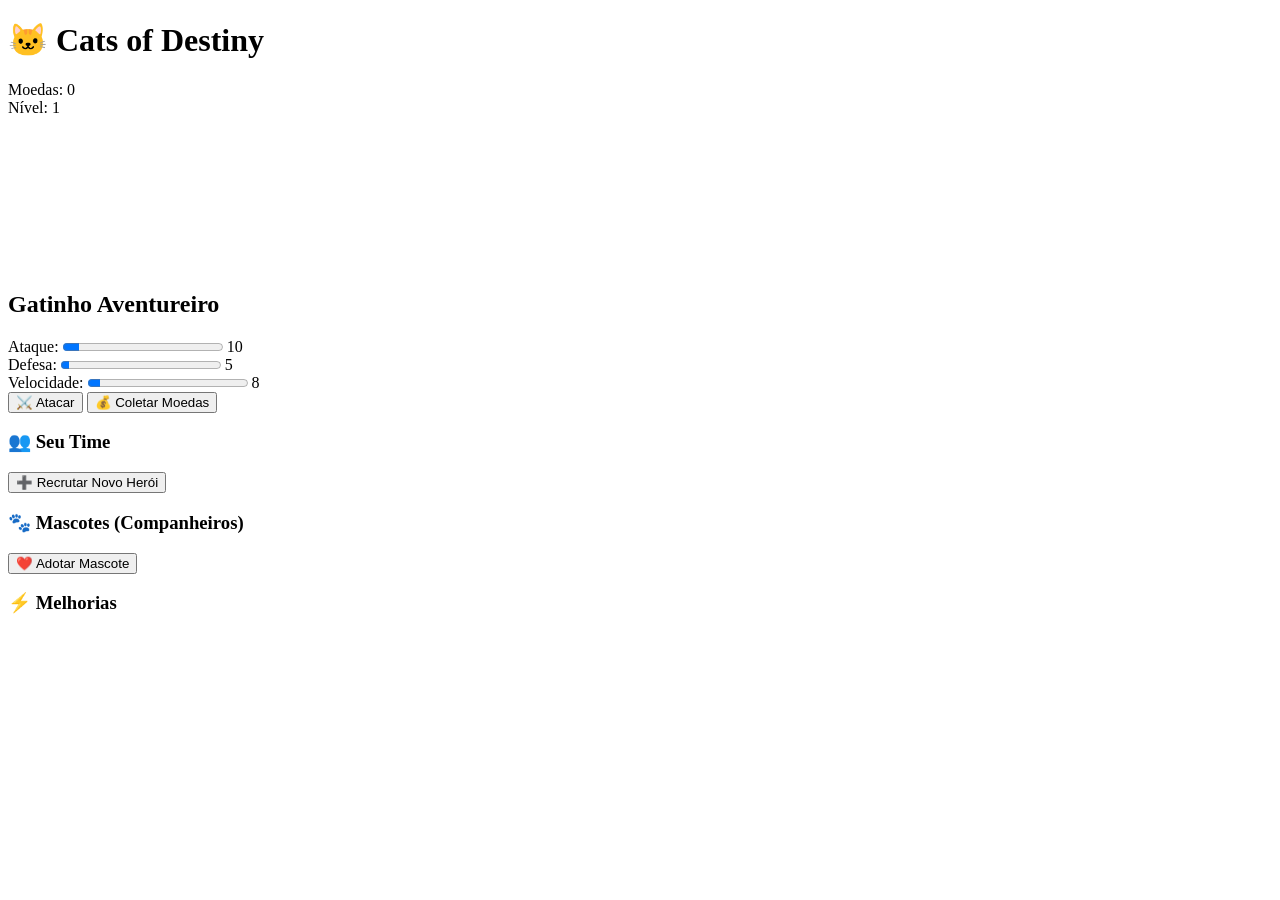
==== index.html @ 148acc62 "🐱 Cats of Destiny - Idle RPG Game" ====
<!DOCTYPE html>
<html lang="pt-BR">
<head>
    <meta charset="UTF-8">
    <meta name="viewport" content="width=device-width, initial-scale=1.0">
    <title>🐱 Cats of Destiny - Idle RPG</title>
    <link rel="stylesheet" href="style.css">
</head>
<body>
    <div class="game-container">
        <!-- Header -->
        <header class="header">
            <h1>🐱 Cats of Destiny</h1>
            <div class="header-stats">
                <div class="stat">
                    <span class="label">Moedas:</span>
                    <span class="value" id="coins">0</span>
                </div>
                <div class="stat">
                    <span class="label">Nível:</span>
                    <span class="value" id="level">1</span>
                </div>
            </div>
        </header>

        <!-- Main Game Area -->
        <main class="main-game">
            <!-- Hero Section -->
            <section class="hero-section">
                <div class="hero-card">
                    <div class="hero-visual">
                        <svg id="heroSvg" width="150" height="150" viewBox="0 0 150 150">
                            <!-- Hero SVG renderizado dinamicamente -->
                        </svg>
                    </div>
                    <div class="hero-info">
                        <h2 id="heroName">Gatinho Aventureiro</h2>
                        <div class="stat-bar">
                            <label>Ataque:</label>
                            <progress id="attackBar" value="10" max="100"></progress>
                            <span id="attackValue">10</span>
                        </div>
                        <div class="stat-bar">
                            <label>Defesa:</label>
                            <progress id="defenseBar" value="5" max="100"></progress>
                            <span id="defenseValue">5</span>
                        </div>
                        <div class="stat-bar">
                            <label>Velocidade:</label>
                            <progress id="speedBar" value="8" max="100"></progress>
                            <span id="speedValue">8</span>
                        </div>
                    </div>
                </div>

                <!-- Action Buttons -->
                <div class="action-buttons">
                    <button class="btn btn-primary" id="attackBtn">
                        ⚔️ Atacar
                    </button>
                    <button class="btn btn-secondary" id="collectBtn">
                        💰 Coletar Moedas
                    </button>
                </div>
            </section>

            <!-- Team Section -->
            <section class="team-section">
                <h3>👥 Seu Time</h3>
                <div class="team-grid" id="teamGrid">
                    <!-- Heróis renderizados aqui -->
                </div>
                <button class="btn btn-tertiary" id="recruitBtn">
                    ➕ Recrutar Novo Herói
                </button>
            </section>

            <!-- Mascots Section -->
            <section class="mascots-section">
                <h3>🐾 Mascotes (Companheiros)</h3>
                <div class="mascots-grid" id="mascotsGrid">
                    <!-- Mascotes renderizados aqui -->
                </div>
                <button class="btn btn-tertiary" id="adoptBtn">
                    ❤️ Adotar Mascote
                </button>
            </section>

            <!-- Upgrades Section -->
            <section class="upgrades-section">
                <h3>⚡ Melhorias</h3>
                <div class="upgrades-grid" id="upgradesGrid">
                    <!-- Upgrades renderizados aqui -->
                </div>
            </section>
        </main>

        <!-- Notification Area -->
        <div class="notification" id="notification"></div>
    </div>

    <script src="game.js"></script>
</body>
</html>
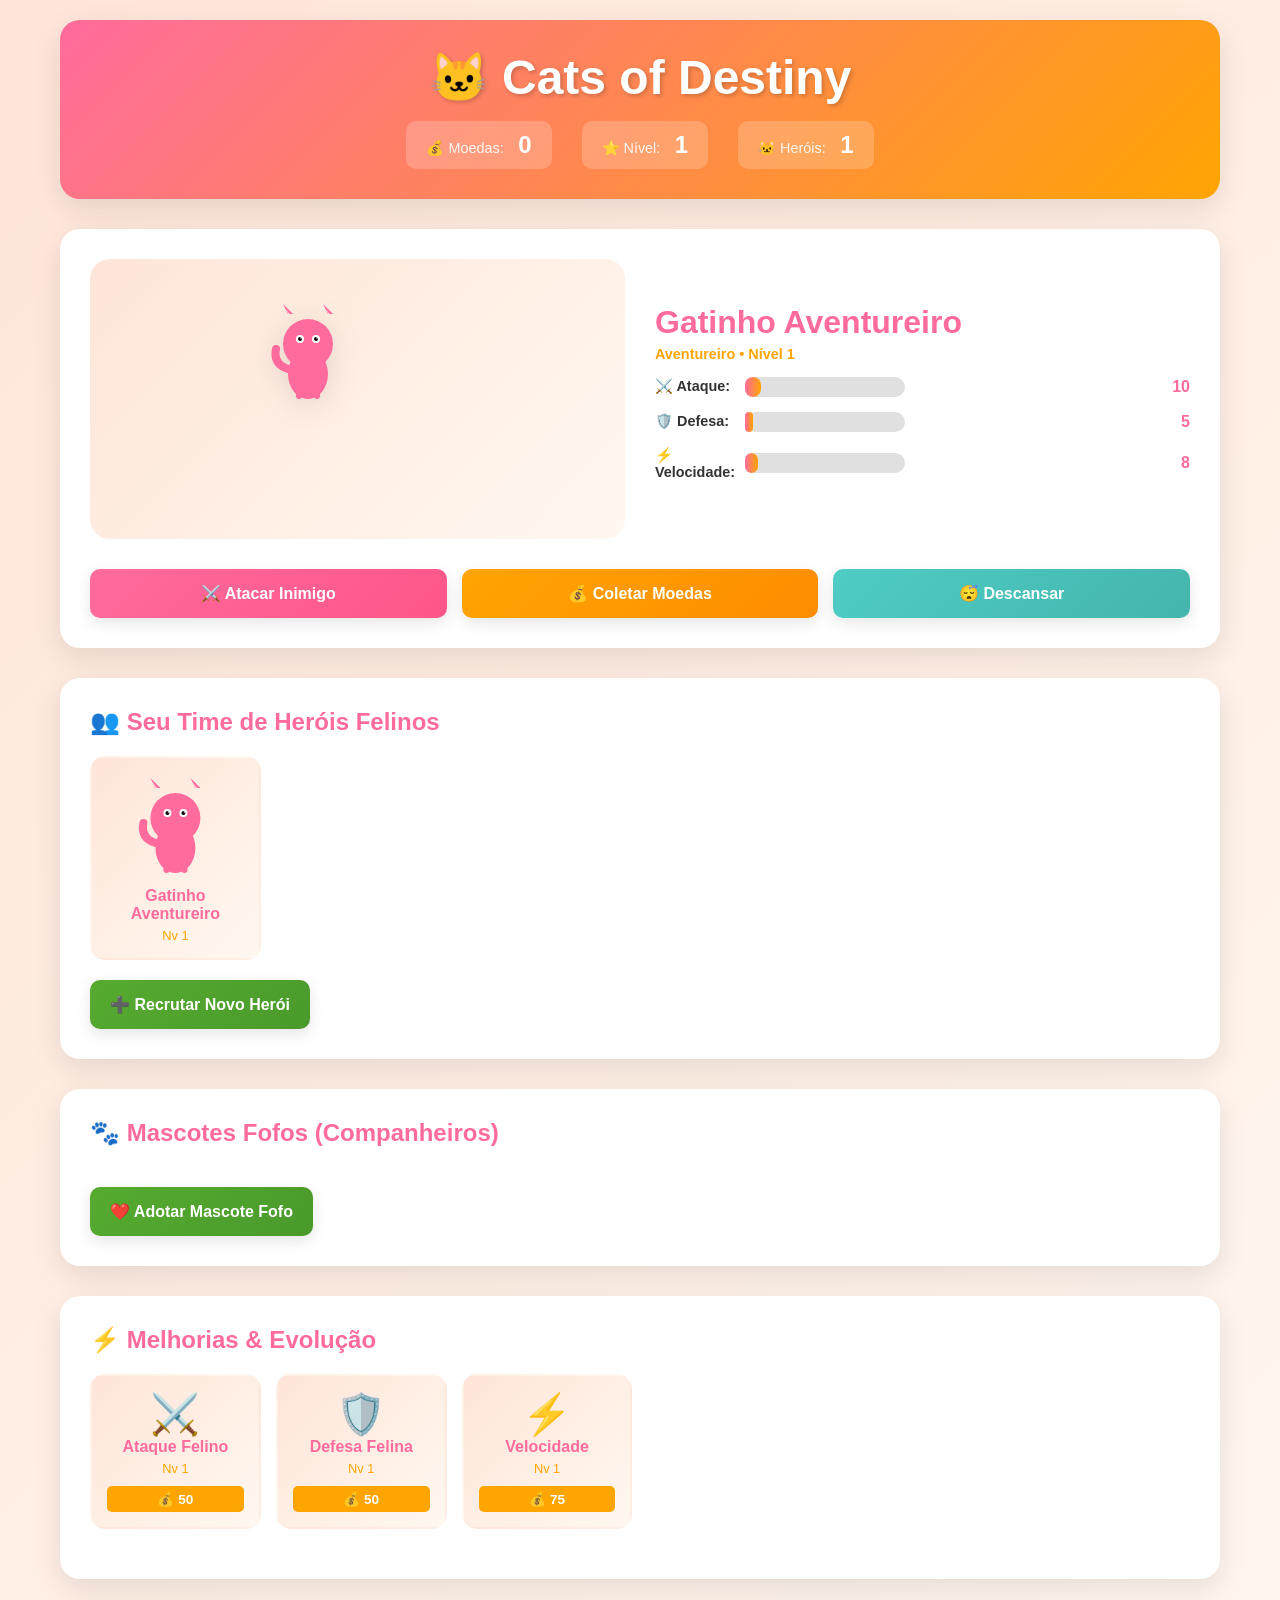
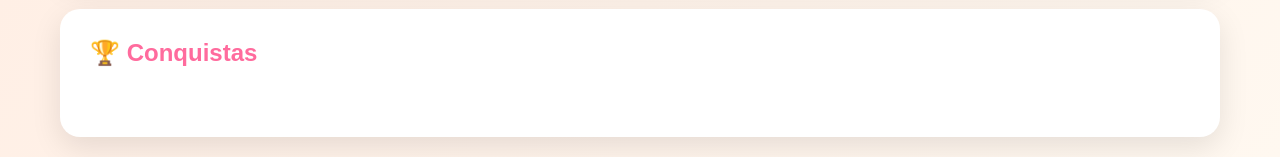
==== commit b72269ab: "🐱 Cats of Destiny - Idle RPG Game Complete v1.0" ====
--- a/index.html
+++ b/index.html
@@ -13,12 +13,16 @@
             <h1>🐱 Cats of Destiny</h1>
             <div class="header-stats">
                 <div class="stat">
-                    <span class="label">Moedas:</span>
+                    <span class="label">💰 Moedas:</span>
                     <span class="value" id="coins">0</span>
                 </div>
                 <div class="stat">
-                    <span class="label">Nível:</span>
+                    <span class="label">⭐ Nível:</span>
                     <span class="value" id="level">1</span>
+                </div>
+                <div class="stat">
+                    <span class="label">🐱 Heróis:</span>
+                    <span class="value" id="heroCount">1</span>
                 </div>
             </div>
         </header>
@@ -29,24 +33,25 @@
             <section class="hero-section">
                 <div class="hero-card">
                     <div class="hero-visual">
-                        <svg id="heroSvg" width="150" height="150" viewBox="0 0 150 150">
+                        <svg id="heroSvg" width="200" height="200" viewBox="0 0 200 200">
                             <!-- Hero SVG renderizado dinamicamente -->
                         </svg>
                     </div>
                     <div class="hero-info">
                         <h2 id="heroName">Gatinho Aventureiro</h2>
+                        <p id="heroClass" class="hero-class">Aventureiro</p>
                         <div class="stat-bar">
-                            <label>Ataque:</label>
+                            <label>⚔️ Ataque:</label>
                             <progress id="attackBar" value="10" max="100"></progress>
                             <span id="attackValue">10</span>
                         </div>
                         <div class="stat-bar">
-                            <label>Defesa:</label>
+                            <label>🛡️ Defesa:</label>
                             <progress id="defenseBar" value="5" max="100"></progress>
                             <span id="defenseValue">5</span>
                         </div>
                         <div class="stat-bar">
-                            <label>Velocidade:</label>
+                            <label>⚡ Velocidade:</label>
                             <progress id="speedBar" value="8" max="100"></progress>
                             <span id="speedValue">8</span>
                         </div>
@@ -56,17 +61,20 @@
                 <!-- Action Buttons -->
                 <div class="action-buttons">
                     <button class="btn btn-primary" id="attackBtn">
-                        ⚔️ Atacar
+                        ⚔️ Atacar Inimigo
                     </button>
                     <button class="btn btn-secondary" id="collectBtn">
                         💰 Coletar Moedas
+                    </button>
+                    <button class="btn btn-info" id="restBtn">
+                        😴 Descansar
                     </button>
                 </div>
             </section>
 
             <!-- Team Section -->
             <section class="team-section">
-                <h3>👥 Seu Time</h3>
+                <h3>👥 Seu Time de Heróis Felinos</h3>
                 <div class="team-grid" id="teamGrid">
                     <!-- Heróis renderizados aqui -->
                 </div>
@@ -77,28 +85,58 @@
 
             <!-- Mascots Section -->
             <section class="mascots-section">
-                <h3>🐾 Mascotes (Companheiros)</h3>
+                <h3>🐾 Mascotes Fofos (Companheiros)</h3>
                 <div class="mascots-grid" id="mascotsGrid">
                     <!-- Mascotes renderizados aqui -->
                 </div>
                 <button class="btn btn-tertiary" id="adoptBtn">
-                    ❤️ Adotar Mascote
+                    ❤️ Adotar Mascote Fofo
                 </button>
             </section>
 
             <!-- Upgrades Section -->
             <section class="upgrades-section">
-                <h3>⚡ Melhorias</h3>
+                <h3>⚡ Melhorias & Evolução</h3>
                 <div class="upgrades-grid" id="upgradesGrid">
                     <!-- Upgrades renderizados aqui -->
                 </div>
             </section>
+
+            <!-- Achievements Section -->
+            <section class="achievements-section">
+                <h3>🏆 Conquistas</h3>
+                <div class="achievements-grid" id="achievementsGrid">
+                    <!-- Achievements renderizados aqui -->
+                </div>
+            </section>
         </main>
+
+        <!-- Modals -->
+        <div class="modal" id="recruitModal">
+            <div class="modal-content">
+                <span class="close" id="closeRecruit">&times;</span>
+                <h2>🐱 Recrutar Novo Herói Felino</h2>
+                <div class="heroes-list" id="heroesListRecruit">
+                    <!-- Lista de heróis renderizada aqui -->
+                </div>
+            </div>
+        </div>
+
+        <div class="modal" id="adoptModal">
+            <div class="modal-content">
+                <span class="close" id="closeAdopt">&times;</span>
+                <h2>🐾 Adotar Mascote Fofo</h2>
+                <div class="mascots-list" id="mascotsListAdopt">
+                    <!-- Lista de mascotes renderizada aqui -->
+                </div>
+            </div>
+        </div>
 
         <!-- Notification Area -->
         <div class="notification" id="notification"></div>
+        <div class="celebration" id="celebration"></div>
     </div>
 
     <script src="game.js"></script>
 </body>
-</html>
+</html>
--- a/style.css
+++ b/style.css
@@ -0,0 +1,499 @@
+* {
+    margin: 0;
+    padding: 0;
+    box-sizing: border-box;
+}
+
+:root {
+    --primary-color: #FF6B9D;
+    --secondary-color: #FFA502;
+    --accent-color: #C44569;
+    --success-color: #56AB2F;
+    --bg-light: #FFF8F0;
+    --bg-dark: #FFE5D9;
+    --text-dark: #333;
+    --border-radius: 20px;
+    --shadow: 0 10px 30px rgba(0, 0, 0, 0.1);
+}
+
+body {
+    font-family: 'Segoe UI', Tahoma, Geneva, Verdana, sans-serif;
+    background: linear-gradient(135deg, #FFE5D9 0%, #FFF8F0 100%);
+    color: var(--text-dark);
+    overflow-x: hidden;
+}
+
+.game-container {
+    max-width: 1200px;
+    margin: 0 auto;
+    padding: 20px;
+}
+
+/* HEADER */
+.header {
+    background: linear-gradient(135deg, #FF6B9D 0%, #FFA502 100%);
+    color: white;
+    padding: 30px 20px;
+    border-radius: var(--border-radius);
+    box-shadow: var(--shadow);
+    margin-bottom: 30px;
+    text-align: center;
+    animation: slideDown 0.5s ease-out;
+}
+
+.header h1 {
+    font-size: 3em;
+    margin-bottom: 15px;
+    text-shadow: 2px 2px 4px rgba(0, 0, 0, 0.2);
+    animation: bounce 2s infinite;
+}
+
+.header-stats {
+    display: flex;
+    justify-content: center;
+    gap: 30px;
+    flex-wrap: wrap;
+}
+
+.stat {
+    background: rgba(255, 255, 255, 0.2);
+    padding: 10px 20px;
+    border-radius: 10px;
+    backdrop-filter: blur(10px);
+}
+
+.stat .label {
+    font-size: 0.9em;
+    opacity: 0.9;
+}
+
+.stat .value {
+    font-size: 1.5em;
+    font-weight: bold;
+    margin-left: 10px;
+}
+
+/* MAIN GAME AREA */
+.main-game {
+    display: grid;
+    gap: 30px;
+}
+
+/* HERO SECTION */
+.hero-section {
+    background: white;
+    padding: 30px;
+    border-radius: var(--border-radius);
+    box-shadow: var(--shadow);
+    animation: fadeIn 0.5s ease-out;
+}
+
+.hero-card {
+    display: grid;
+    grid-template-columns: 1fr 1fr;
+    gap: 30px;
+    margin-bottom: 30px;
+    align-items: center;
+}
+
+.hero-visual {
+    display: flex;
+    justify-content: center;
+    align-items: center;
+    background: linear-gradient(135deg, #FFE5D9 0%, #FFF8F0 100%);
+    padding: 40px;
+    border-radius: var(--border-radius);
+    animation: float 3s ease-in-out infinite;
+}
+
+#heroSvg {
+    max-width: 100%;
+    filter: drop-shadow(0 5px 15px rgba(0, 0, 0, 0.1));
+}
+
+.hero-info h2 {
+    font-size: 2em;
+    color: var(--primary-color);
+    margin-bottom: 5px;
+}
+
+.hero-class {
+    color: var(--secondary-color);
+    font-size: 0.9em;
+    margin-bottom: 15px;
+    font-weight: 600;
+}
+
+.stat-bar {
+    display: grid;
+    grid-template-columns: 80px 1fr 50px;
+    gap: 10px;
+    align-items: center;
+    margin-bottom: 15px;
+}
+
+.stat-bar label {
+    font-weight: 600;
+    font-size: 0.9em;
+}
+
+.stat-bar progress {
+    height: 20px;
+    border-radius: 10px;
+    border: none;
+}
+
+.stat-bar progress::-webkit-progress-bar {
+    background-color: #e0e0e0;
+    border-radius: 10px;
+}
+
+.stat-bar progress::-webkit-progress-value {
+    background: linear-gradient(90deg, var(--primary-color), var(--secondary-color));
+    border-radius: 10px;
+    transition: width 0.3s ease;
+}
+
+.stat-bar span {
+    text-align: right;
+    font-weight: bold;
+    color: var(--primary-color);
+}
+
+/* ACTION BUTTONS */
+.action-buttons {
+    display: grid;
+    grid-template-columns: repeat(auto-fit, minmax(150px, 1fr));
+    gap: 15px;
+}
+
+.btn {
+    padding: 15px 20px;
+    border: none;
+    border-radius: 10px;
+    font-size: 1em;
+    font-weight: 600;
+    cursor: pointer;
+    transition: all 0.3s ease;
+    box-shadow: 0 5px 15px rgba(0, 0, 0, 0.1);
+    text-align: center;
+}
+
+.btn:hover {
+    transform: translateY(-3px);
+    box-shadow: 0 8px 20px rgba(0, 0, 0, 0.15);
+}
+
+.btn:active {
+    transform: translateY(-1px);
+}
+
+.btn-primary {
+    background: linear-gradient(135deg, #FF6B9D 0%, #FF5588 100%);
+    color: white;
+}
+
+.btn-secondary {
+    background: linear-gradient(135deg, #FFA502 0%, #FF8C00 100%);
+    color: white;
+}
+
+.btn-tertiary {
+    background: linear-gradient(135deg, #56AB2F 0%, #4A9A2C 100%);
+    color: white;
+}
+
+.btn-info {
+    background: linear-gradient(135deg, #4ECDC4 0%, #44B5AC 100%);
+    color: white;
+}
+
+/* SECTIONS */
+.team-section,
+.mascots-section,
+.upgrades-section,
+.achievements-section {
+    background: white;
+    padding: 30px;
+    border-radius: var(--border-radius);
+    box-shadow: var(--shadow);
+    animation: fadeIn 0.5s ease-out;
+}
+
+.team-section h3,
+.mascots-section h3,
+.upgrades-section h3,
+.achievements-section h3 {
+    font-size: 1.5em;
+    color: var(--primary-color);
+    margin-bottom: 20px;
+}
+
+/* GRIDS */
+.team-grid,
+.mascots-grid,
+.upgrades-grid,
+.achievements-grid {
+    display: grid;
+    grid-template-columns: repeat(auto-fill, minmax(150px, 1fr));
+    gap: 15px;
+    margin-bottom: 20px;
+}
+
+.team-card,
+.mascot-card,
+.upgrade-card,
+.achievement-card {
+    background: linear-gradient(135deg, #FFE5D9 0%, #FFF8F0 100%);
+    padding: 15px;
+    border-radius: 15px;
+    text-align: center;
+    cursor: pointer;
+    transition: all 0.3s ease;
+    border: 2px solid transparent;
+    position: relative;
+}
+
+.team-card:hover,
+.mascot-card:hover,
+.upgrade-card:hover,
+.achievement-card:hover {
+    transform: translateY(-5px);
+    border-color: var(--primary-color);
+    box-shadow: 0 10px 25px rgba(255, 107, 157, 0.2);
+}
+
+.card-svg {
+    width: 100%;
+    height: 100px;
+    margin-bottom: 10px;
+}
+
+.card-name {
+    font-weight: 600;
+    color: var(--primary-color);
+    margin-bottom: 5px;
+}
+
+.card-level {
+    font-size: 0.8em;
+    color: var(--secondary-color);
+}
+
+.card-cost {
+    background: var(--secondary-color);
+    color: white;
+    padding: 5px 10px;
+    border-radius: 5px;
+    font-size: 0.85em;
+    margin-top: 10px;
+    font-weight: 600;
+}
+
+/* MODALS */
+.modal {
+    display: none;
+    position: fixed;
+    z-index: 1000;
+    left: 0;
+    top: 0;
+    width: 100%;
+    height: 100%;
+    background-color: rgba(0, 0, 0, 0.4);
+    animation: fadeIn 0.3s ease-out;
+}
+
+.modal.show {
+    display: flex;
+    justify-content: center;
+    align-items: center;
+}
+
+.modal-content {
+    background-color: white;
+    padding: 30px;
+    border-radius: var(--border-radius);
+    width: 90%;
+    max-width: 600px;
+    max-height: 80vh;
+    overflow-y: auto;
+    box-shadow: 0 15px 50px rgba(0, 0, 0, 0.3);
+    position: relative;
+}
+
+.modal-content h2 {
+    color: var(--primary-color);
+    margin-bottom: 20px;
+}
+
+.close {
+    position: absolute;
+    right: 20px;
+    top: 20px;
+    font-size: 28px;
+    font-weight: bold;
+    cursor: pointer;
+    color: var(--text-dark);
+    transition: color 0.3s ease;
+}
+
+.close:hover {
+    color: var(--primary-color);
+}
+
+.heroes-list,
+.mascots-list {
+    display: grid;
+    grid-template-columns: repeat(auto-fill, minmax(140px, 1fr));
+    gap: 15px;
+}
+
+/* NOTIFICATIONS */
+.notification {
+    display: none;
+    position: fixed;
+    bottom: 30px;
+    right: 30px;
+    background: linear-gradient(135deg, #56AB2F 0%, #4A9A2C 100%);
+    color: white;
+    padding: 15px 25px;
+    border-radius: 50px;
+    box-shadow: var(--shadow);
+    z-index: 999;
+    animation: slideInRight 0.3s ease-out;
+}
+
+.notification.show {
+    display: block;
+}
+
+.notification.error {
+    background: linear-gradient(135deg, #FF6B9D 0%, #FF5588 100%);
+}
+
+/* CELEBRATION EFFECT */
+.celebration {
+    display: none;
+    position: fixed;
+    top: 50%;
+    left: 50%;
+    transform: translate(-50%, -50%);
+    z-index: 1001;
+    font-size: 5em;
+    animation: celebrate 1s ease-out;
+}
+
+.celebration.show {
+    display: block;
+}
+
+/* ANIMATIONS */
+@keyframes slideDown {
+    from {
+        opacity: 0;
+        transform: translateY(-20px);
+    }
+    to {
+        opacity: 1;
+        transform: translateY(0);
+    }
+}
+
+@keyframes fadeIn {
+    from {
+        opacity: 0;
+    }
+    to {
+        opacity: 1;
+    }
+}
+
+@keyframes bounce {
+    0%, 100% {
+        transform: translateY(0);
+    }
+    50% {
+        transform: translateY(-10px);
+    }
+}
+
+@keyframes float {
+    0%, 100% {
+        transform: translateY(0px);
+    }
+    50% {
+        transform: translateY(-15px);
+    }
+}
+
+@keyframes slideInRight {
+    from {
+        opacity: 0;
+        transform: translateX(100px);
+    }
+    to {
+        opacity: 1;
+        transform: translateX(0);
+    }
+}
+
+@keyframes celebrate {
+    0% {
+        transform: translate(-50%, -50%) scale(0);
+        opacity: 1;
+    }
+    100% {
+        transform: translate(-50%, -150%) scale(1);
+        opacity: 0;
+    }
+}
+
+@keyframes pulse {
+    0%, 100% {
+        transform: scale(1);
+    }
+    50% {
+        transform: scale(1.1);
+    }
+}
+
+.pulse {
+    animation: pulse 0.5s ease-out;
+}
+
+/* RESPONSIVE */
+@media (max-width: 768px) {
+    .header h1 {
+        font-size: 2em;
+    }
+
+    .header-stats {
+        gap: 15px;
+    }
+
+    .hero-card {
+        grid-template-columns: 1fr;
+    }
+
+    .action-buttons {
+        grid-template-columns: 1fr;
+    }
+
+    .team-grid,
+    .mascots-grid,
+    .upgrades-grid,
+    .achievements-grid {
+        grid-template-columns: repeat(auto-fill, minmax(120px, 1fr));
+    }
+
+    .modal-content {
+        width: 95%;
+        padding: 20px;
+    }
+
+    .notification {
+        bottom: 20px;
+        right: 20px;
+        left: 20px;
+    }
+}
